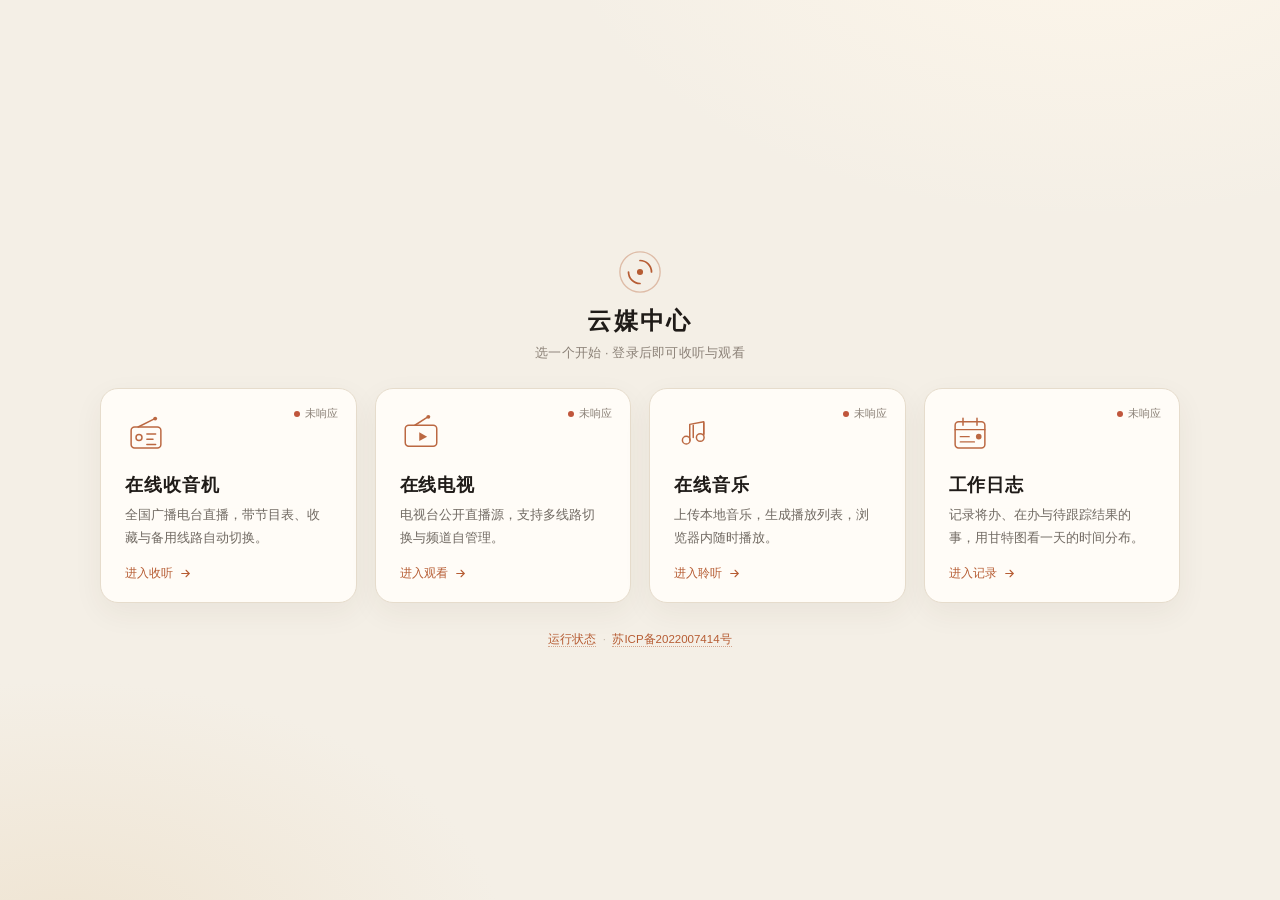
==== deploy/Portal/index.html @ 714e4063 "云媒中心：完整项目初始提交 包含 CloudMusic/CloudRadio/CloudTV/CloudWork 四个应用、门户与登录服务源码、静态资源、PyInstaller spec、nginx " ====
<!DOCTYPE html>
<html lang="zh-CN">
<head>
<meta charset="utf-8">
<meta name="viewport" content="width=device-width, initial-scale=1, viewport-fit=cover">
<meta name="theme-color" content="#f4efe6">
<title>云媒 · 媒体中心</title>
<style>
  :root {
    --bg: #f4efe6; --surface: #fffcf7; --ink: #1f1b18; --ink-2: #4a423a;
    --muted: #8b8177; --line: #e6dccc; --accent: #b65c33; --accent-2: #d98b4a;
    --good: #3f8f5f;
  }
  * { box-sizing: border-box; }
  html, body { height: 100%; }
  body {
    margin: 0; display: flex; flex-direction: column; align-items: center; justify-content: center;
    padding: 32px 20px; gap: 26px;
    background:
      radial-gradient(900px 520px at 85% -10%, #fdf6ea 0%, rgba(253,246,234,0) 60%),
      radial-gradient(800px 480px at 5% 105%, #efe4d2 0%, rgba(239,228,210,0) 55%),
      var(--bg);
    color: var(--ink);
    font-family: -apple-system, BlinkMacSystemFont, "Segoe UI", "PingFang SC", "Hiragino Sans GB", "Microsoft YaHei", sans-serif;
    -webkit-font-smoothing: antialiased;
  }
  header { text-align: center; }
  .mark { color: var(--accent); display: flex; justify-content: center; margin-bottom: 10px; }
  h1 {
    margin: 0; font-size: 24px; font-weight: 600; letter-spacing: .1em;
    font-family: "Songti SC", "STSong", Georgia, serif;
  }
  .sub { margin: 8px 0 0; font-size: 12.5px; color: var(--muted); letter-spacing: .02em; }

  .cards { display: grid; grid-template-columns: repeat(auto-fit, minmax(200px, 1fr)); gap: 18px; width: min(1080px, 100%); }
  .card {
    display: block; text-decoration: none; color: inherit;
    background: var(--surface); border: 1px solid var(--line); border-radius: 18px;
    padding: 24px 24px 20px; position: relative; overflow: hidden; min-height: 158px; display: flex; flex-direction: column;
    box-shadow: 0 10px 30px rgba(60, 44, 28, .06);
    transition: transform .18s cubic-bezier(.3,.7,.3,1), box-shadow .18s, border-color .18s;
  }
  .card:hover { transform: translateY(-3px); box-shadow: 0 18px 40px rgba(60, 44, 28, .13); border-color: #dccdb8; }
  .card .ico { color: var(--accent); margin-bottom: 14px; opacity: .92; }
  .card h2 { margin: 0 0 7px; font-size: 18px; letter-spacing: .05em; }
  .card p { margin: 0; font-size: 12.5px; color: var(--ink-2); opacity: .78; line-height: 1.8; }
  .card .go {
    margin-top: auto; padding-top: 16px; display: inline-flex; align-items: center; gap: 6px;
    font-size: 12px; color: var(--accent);
  }
  .card:hover .go { gap: 10px; }
  .status {
    position: absolute; top: 18px; right: 18px;
    display: inline-flex; align-items: center; gap: 5px;
    font-size: 10.5px; color: var(--muted);
  }
  .status i { width: 6px; height: 6px; border-radius: 50%; background: #c9bfae; display: inline-block; }
  .status.up i { background: var(--good); box-shadow: 0 0 0 0 rgba(63,143,95,.5); animation: pulse 2.2s infinite; }
  .status.down i { background: #c0563c; }
  @keyframes pulse {
    0% { box-shadow: 0 0 0 0 rgba(63,143,95,.45); }
    70% { box-shadow: 0 0 0 6px rgba(63,143,95,0); }
    100% { box-shadow: 0 0 0 0 rgba(63,143,95,0); }
  }

  footer { text-align: center; font-size: 11.5px; color: #8b8177; line-height: 1.9; }
  footer a.status-link {
    color: var(--accent); text-decoration: none;
    border-bottom: 1px dotted rgba(182,92,51,.5); padding-bottom: 1px;
    background: none; font: inherit; cursor: pointer;
  }
  footer a.status-link:hover { border-bottom-style: solid; }
  footer .sep { color: #c3b8aa; }

  /* ---------- 登录弹层 ---------- */
  .modal {
    position: fixed; inset: 0; z-index: 50; display: none;
    align-items: center; justify-content: center; padding: 20px;
    background: rgba(28, 23, 18, .52); backdrop-filter: blur(4px);
  }
  .modal.show { display: flex; }
  .modal-card {
    position: relative; width: min(940px, 100%); height: min(560px, calc(100vh - 40px));
    border-radius: 18px; overflow: hidden; background: var(--surface);
    box-shadow: 0 30px 80px rgba(20, 14, 8, .38);
    animation: pop .2s cubic-bezier(.2,.8,.3,1);
  }
  @keyframes pop { from { transform: scale(.96) translateY(8px); opacity: 0; } to { transform: none; opacity: 1; } }
  .modal-card iframe { display: block; width: 100%; height: 100%; border: 0; }
  .modal-close {
    position: absolute; top: 10px; right: 12px; z-index: 3;
    width: 30px; height: 30px; border: 0; border-radius: 50%; cursor: pointer;
    background: rgba(255,255,255,.82); color: #4a423a; font-size: 19px; line-height: 1;
    box-shadow: 0 2px 8px rgba(0,0,0,.12);
  }
  .modal-close:hover { background: #fff; color: var(--accent); }

  @media (max-width: 620px) {
    .cards { grid-template-columns: 1fr; }
    h1 { font-size: 21px; }
    body { justify-content: flex-start; padding-top: 48px; }
    .modal { padding: 8px; }
    .modal-card { width: 100%; height: calc(100vh - 16px); border-radius: 14px; }
  }
</style>
</head>
<body>
  <header>
    <div class="mark" aria-hidden="true">
      <svg viewBox="0 0 48 48" width="46" height="46">
        <circle cx="24" cy="24" r="21" fill="none" stroke="currentColor" stroke-width="1.4" opacity=".35"/>
        <circle cx="24" cy="24" r="3.2" fill="currentColor"/>
        <path d="M24 12a12 12 0 0 1 12 12" fill="none" stroke="currentColor" stroke-width="1.8" stroke-linecap="round"/>
        <path d="M24 36a12 12 0 0 1-12-12" fill="none" stroke="currentColor" stroke-width="1.8" stroke-linecap="round"/>
      </svg>
    </div>
    <h1>云媒中心</h1>
    <p class="sub">选一个开始 · 登录后即可收听与观看</p>
  </header>

  <main class="cards">
    <a class="card" href="radio/" data-app="radio">
      <span class="status" data-status><i></i><span>检测中</span></span>
      <div class="ico" aria-hidden="true">
        <svg viewBox="0 0 48 48" width="42" height="42" fill="none" stroke="currentColor" stroke-width="1.7" stroke-linecap="round">
          <rect x="7" y="16" width="34" height="24" rx="4"/>
          <path d="M15 16 33 7"/><circle cx="34.5" cy="6.4" r="2.2" fill="currentColor" stroke="none"/>
          <circle cx="16" cy="28" r="3.4"/>
          <path d="M25 24h10M25 30h7M25 36h10"/>
        </svg>
      </div>
      <h2>在线收音机</h2>
      <p>全国广播电台直播，带节目表、收藏与备用线路自动切换。</p>
      <span class="go">进入收听
        <svg viewBox="0 0 24 24" width="13" height="13" fill="none" stroke="currentColor" stroke-width="2" stroke-linecap="round"><path d="M5 12h13M13 6l6 6-6 6"/></svg>
      </span>
    </a>

    <a class="card" href="tv/" data-app="tv">
      <span class="status" data-status><i></i><span>检测中</span></span>
      <div class="ico" aria-hidden="true">
        <svg viewBox="0 0 48 48" width="42" height="42" fill="none" stroke="currentColor" stroke-width="1.7" stroke-linecap="round">
          <rect x="6" y="14" width="36" height="24" rx="4"/>
          <path d="M17 14 31 5"/><circle cx="32.4" cy="4.4" r="2.2" fill="currentColor" stroke="none"/>
          <path d="M22 32V22l9 5z" fill="currentColor" stroke="none"/>
        </svg>
      </div>
      <h2>在线电视</h2>
      <p>电视台公开直播源，支持多线路切换与频道自管理。</p>
      <span class="go">进入观看
        <svg viewBox="0 0 24 24" width="13" height="13" fill="none" stroke="currentColor" stroke-width="2" stroke-linecap="round"><path d="M5 12h13M13 6l6 6-6 6"/></svg>
      </span>
    </a>

    <a class="card" href="music/" data-app="music">
      <span class="status" data-status><i></i><span>检测中</span></span>
      <div class="ico" aria-hidden="true">
        <svg viewBox="0 0 48 48" width="42" height="42" fill="none" stroke="currentColor" stroke-width="1.7" stroke-linecap="round" stroke-linejoin="round">
          <path d="M18 31V13l16-3v15"/>
          <circle cx="14" cy="31" r="4.4"/><circle cx="30" cy="28" r="4.4"/>
          <path d="M22 14v14M34 11v13"/>
        </svg>
      </div>
      <h2>在线音乐</h2>
      <p>上传本地音乐，生成播放列表，浏览器内随时播放。</p>
      <span class="go">进入聆听
        <svg viewBox="0 0 24 24" width="13" height="13" fill="none" stroke="currentColor" stroke-width="2" stroke-linecap="round"><path d="M5 12h13M13 6l6 6-6 6"/></svg>
      </span>
    </a>

    <a class="card" href="work/" data-app="work">
      <span class="status" data-status><i></i><span>检测中</span></span>
      <div class="ico" aria-hidden="true">
        <svg viewBox="0 0 48 48" width="42" height="42" fill="none" stroke="currentColor" stroke-width="1.7" stroke-linecap="round" stroke-linejoin="round">
          <rect x="7" y="10" width="34" height="30" rx="4"/>
          <path d="M7 19h34M16 6v8M32 6v8"/>
          <path d="M13 27h10M13 33h16"/>
          <circle cx="34" cy="27" r="3.2" fill="currentColor" stroke="none"/>
        </svg>
      </div>
      <h2>工作日志</h2>
      <p>记录将办、在办与待跟踪结果的事，用甘特图看一天的时间分布。</p>
      <span class="go">进入记录
        <svg viewBox="0 0 24 24" width="13" height="13" fill="none" stroke="currentColor" stroke-width="2" stroke-linecap="round"><path d="M5 12h13M13 6l6 6-6 6"/></svg>
      </span>
    </a>
  </main>

  <footer>
    <a class="status-link" href="status">运行状态</a>
    <span class="sep">&nbsp;·&nbsp;</span>
    <a class="status-link" href="https://beian.miit.gov.cn/" target="_blank" rel="noopener">苏ICP备2022007414号</a>
    <span id="logoutWrap" hidden>
      <span class="sep">&nbsp;·&nbsp;</span>
      <a class="status-link" id="logoutLink" href="auth/logout">退出登录</a>
    </span>
    <span class="ver-chip" id="appVersion" data-version-url="auth/health" data-version-label="登录服务" data-app-key="auth" hidden></span>
  </footer>

  <div class="modal" id="loginModal" aria-hidden="true">
    <div class="modal-card">
      <button class="modal-close" id="loginClose" aria-label="关闭登录">×</button>
      <iframe id="loginFrame" title="登录" src="about:blank"></iframe>
    </div>
  </div>

<script>
(() => {
  'use strict';
  const $ = (s) => document.querySelector(s);
  const modal = $('#loginModal'), frame = $('#loginFrame');
  let loggedIn = false;

  /* ---------- 服务状态：由登录服务统一探测后端端口 ---------- */
  fetch('auth/health', { cache: 'no-store' })
    .then(r => r.json())
    .then(d => {
      document.querySelectorAll('.card').forEach((card) => {
        const box = card.querySelector('[data-status]');
        const up = !!d[card.dataset.app];
        box.classList.add(up ? 'up' : 'down');
        box.querySelector('span').textContent = up ? '在线' : '未响应';
      });
    })
    .catch(() => {
      document.querySelectorAll('.card').forEach((card) => {
        const box = card.querySelector('[data-status]');
        box.classList.add('down');
        box.querySelector('span').textContent = '未响应';
      });
    });

  /* ---------- 已登录：直接放行；未登录：点卡片弹登录页 ---------- */
  fetch('auth/session', { cache: 'no-store' })
    .then(r => r.json())
    .then(d => {
      loggedIn = !!(d && d.ok);
      if (loggedIn) $('#logoutWrap').hidden = false;
    })
    .catch(() => {});

  document.querySelectorAll('.card').forEach((card) => {
    card.addEventListener('click', (e) => {
      if (loggedIn || e.metaKey || e.ctrlKey || e.shiftKey || e.altKey || e.button !== 0) return;
      e.preventDefault();
      const href = card.getAttribute('href');
      frame.src = 'login.html?next=' + encodeURIComponent('/' + href.replace(/^\/+/, ''));
      modal.classList.add('show');
      modal.setAttribute('aria-hidden', 'false');
      document.body.style.overflow = 'hidden';
    });
  });

  function closeLogin() {
    modal.classList.remove('show');
    modal.setAttribute('aria-hidden', 'true');
    frame.src = 'about:blank';
    document.body.style.overflow = '';
  }
  $('#loginClose').addEventListener('click', closeLogin);
  modal.addEventListener('click', (e) => { if (e.target === modal) closeLogin(); });
  document.addEventListener('keydown', (e) => { if (e.key === 'Escape' && modal.classList.contains('show')) closeLogin(); });
  window.addEventListener('message', (e) => {
    if (e.origin === location.origin && e.data === 'cm-login-cancel') closeLogin();
  });

  /* ---------- 退出登录 ---------- */
  $('#logoutLink').addEventListener('click', async (e) => {
    e.preventDefault();
    try { await fetch('auth/logout', { method: 'POST' }); } catch {}
    location.reload();
  });
})();
</script>
<script src="version.js"></script>
</body>
</html>
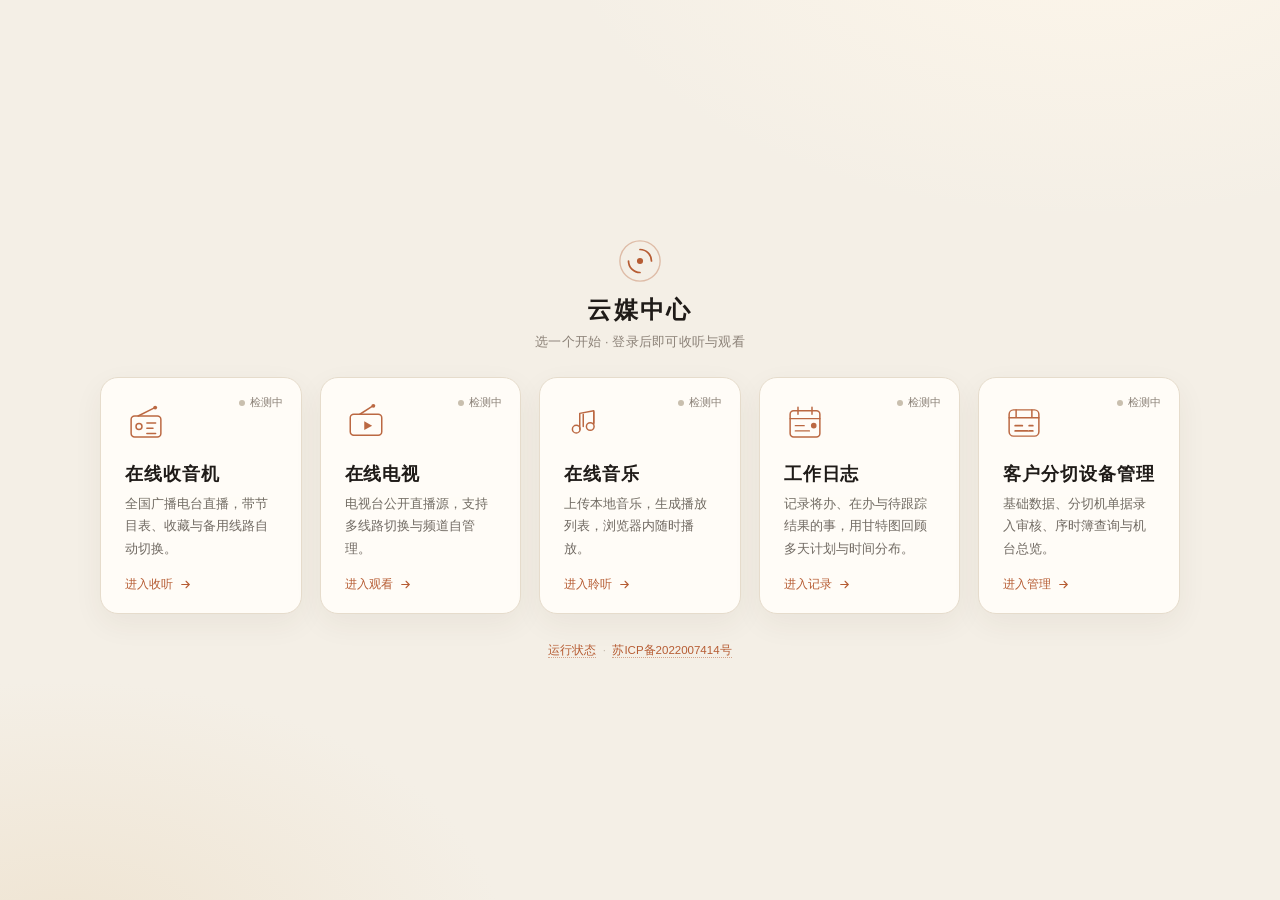
==== commit 784cc0b5: "云媒中心：v1.2.1 全量同步（5 应用 + 服务端电台 + 设备应用） 自初始提交以来的全部改动，叠加在远端 README 提交之上： 新增 device-app（客户分切设备管理，8095 /d" ====
--- a/deploy/Portal/index.html
+++ b/deploy/Portal/index.html
@@ -179,8 +179,24 @@
         </svg>
       </div>
       <h2>工作日志</h2>
-      <p>记录将办、在办与待跟踪结果的事，用甘特图看一天的时间分布。</p>
+      <p>记录将办、在办与待跟踪结果的事，用甘特图回顾多天计划与时间分布。</p>
       <span class="go">进入记录
+        <svg viewBox="0 0 24 24" width="13" height="13" fill="none" stroke="currentColor" stroke-width="2" stroke-linecap="round"><path d="M5 12h13M13 6l6 6-6 6"/></svg>
+      </span>
+    </a>
+
+    <a class="card" href="device/" data-app="device">
+      <span class="status" data-status><i></i><span>检测中</span></span>
+      <div class="ico" aria-hidden="true">
+        <svg viewBox="0 0 48 48" width="42" height="42" fill="none" stroke="currentColor" stroke-width="1.7" stroke-linecap="round" stroke-linejoin="round">
+          <rect x="7" y="9" width="34" height="30" rx="5"/>
+          <path d="M7 18h34M15 9v9M33 9v9"/>
+          <path d="M14 27h8M14 33h14M30 27h4M30 33h4" stroke-width="2.2"/>
+        </svg>
+      </div>
+      <h2>客户分切设备管理</h2>
+      <p>基础数据、分切机单据录入审核、序时簿查询与机台总览。</p>
+      <span class="go">进入管理
         <svg viewBox="0 0 24 24" width="13" height="13" fill="none" stroke="currentColor" stroke-width="2" stroke-linecap="round"><path d="M5 12h13M13 6l6 6-6 6"/></svg>
       </span>
     </a>
@@ -211,24 +227,83 @@
   const modal = $('#loginModal'), frame = $('#loginFrame');
   let loggedIn = false;
 
-  /* ---------- 服务状态：由登录服务统一探测后端端口 ---------- */
-  fetch('auth/health', { cache: 'no-store' })
-    .then(r => r.json())
-    .then(d => {
-      document.querySelectorAll('.card').forEach((card) => {
-        const box = card.querySelector('[data-status]');
-        const up = !!d[card.dataset.app];
-        box.classList.add(up ? 'up' : 'down');
-        box.querySelector('span').textContent = up ? '在线' : '未响应';
+  /* ---------- 服务状态 ----------
+     auth/health 是 0.4s 的 TCP 端口探活（结果缓存 2 秒），服务刚重启或瞬时抖动
+     容易把某个应用误报成「未响应」。状态页早已改用 HTTP 直探 /api/health，
+     这里保持一致：TCP 汇总 + HTTP 直探复核 + 越过缓存重试 + 定时自愈。 */
+  const cards = Array.from(document.querySelectorAll('.card'));
+  const PORT_HINT = { radio: 8090, tv: 8091, music: 8093, work: 8094, device: 8095 };
+  const has = (o, k) => Object.prototype.hasOwnProperty.call(o, k);
+
+  function paint(card, up) {
+    const box = card.querySelector('[data-status]');
+    box.classList.remove('up', 'down');
+    box.classList.add(up ? 'up' : 'down');
+    box.querySelector('span').textContent = up ? '在线' : '未响应';
+    const key = card.dataset.app || '';
+    box.title = up ? '服务正常' :
+      '服务未响应：请确认对应 exe 已启动（' + key + ' 端口 ' +
+      (PORT_HINT[key] || '未知') + '）、nginx 已 reload，稍后会自动重试';
+  }
+
+  async function authHealth() {
+    try {
+      const r = await fetch('auth/health', { cache: 'no-store' });
+      if (!r.ok) return {};
+      return await r.json();
+    } catch (_) { return {}; }   // 登录服务不可达时完全依赖 HTTP 直探
+  }
+
+  async function probe(card, timeout) {
+    const url = card.getAttribute('href').replace(/\/$/, '') + '/api/health';
+    const ctrl = typeof AbortController === 'function' ? new AbortController() : null;
+    const timer = setTimeout(() => { if (ctrl) ctrl.abort(); }, timeout);
+    try {
+      const r = await fetch(url, {
+        cache: 'no-store', credentials: 'same-origin',
+        signal: ctrl ? ctrl.signal : undefined,
       });
-    })
-    .catch(() => {
-      document.querySelectorAll('.card').forEach((card) => {
-        const box = card.querySelector('[data-status]');
-        box.classList.add('down');
-        box.querySelector('span').textContent = '未响应';
-      });
+      // 未登录时 nginx 会 302 到登录页；跟随重定向后的 200 不能算服务在线
+      if (!r.ok || r.redirected) return false;
+      try { const j = await r.json(); return !!j && typeof j === 'object'; }
+      catch (_) { return false; }
+    } catch (_) { return false; }
+    finally { clearTimeout(timer); }
+  }
+
+  const pause = (ms) => new Promise((resolve) => setTimeout(resolve, ms));
+
+  async function checkStatus() {
+    const first = await authHealth();
+    // 只画 auth/health 已登记的应用；未登记的（例如旧版 CloudAuth 不认识 device）
+    // 先保持「检测中」，交给下面的 HTTP 直探判定，避免首屏闪一下「未响应」。
+    cards.forEach((card) => {
+      if (has(first, card.dataset.app)) paint(card, !!first[card.dataset.app]);
     });
+
+    // 1) 对 TCP 判定为未响应 / 未登记的应用，用 HTTP 直探复核
+    const bad = cards.filter((card) => !first[card.dataset.app]);
+    if (!bad.length) return;
+    const http = await Promise.all(bad.map((card) => probe(card, 2500)));
+    bad.forEach((card, i) => { if (http[i]) paint(card, true); });
+
+    const still = bad.filter((_c, i) => !http[i]);
+    if (!still.length) return;
+
+    // 2) 越过 auth/health 的 2 秒缓存再探一次，覆盖刚重启 / 瞬时超时
+    await pause(1800);
+    const again = await authHealth();
+    still.forEach((card) => { if (again[card.dataset.app]) paint(card, true); });
+
+    // 3) 最后一次直探；仍失败才落定为「未响应」
+    const last = still.filter((card) => !again[card.dataset.app]);
+    if (!last.length) return;
+    const retry = await Promise.all(last.map((card) => probe(card, 2500)));
+    last.forEach((card, i) => { paint(card, !!retry[i]); });
+  }
+
+  checkStatus();
+  setInterval(checkStatus, 30000);   // 服务重启后首页无需刷新即可自动恢复「在线」
 
   /* ---------- 已登录：直接放行；未登录：点卡片弹登录页 ---------- */
   fetch('auth/session', { cache: 'no-store' })
